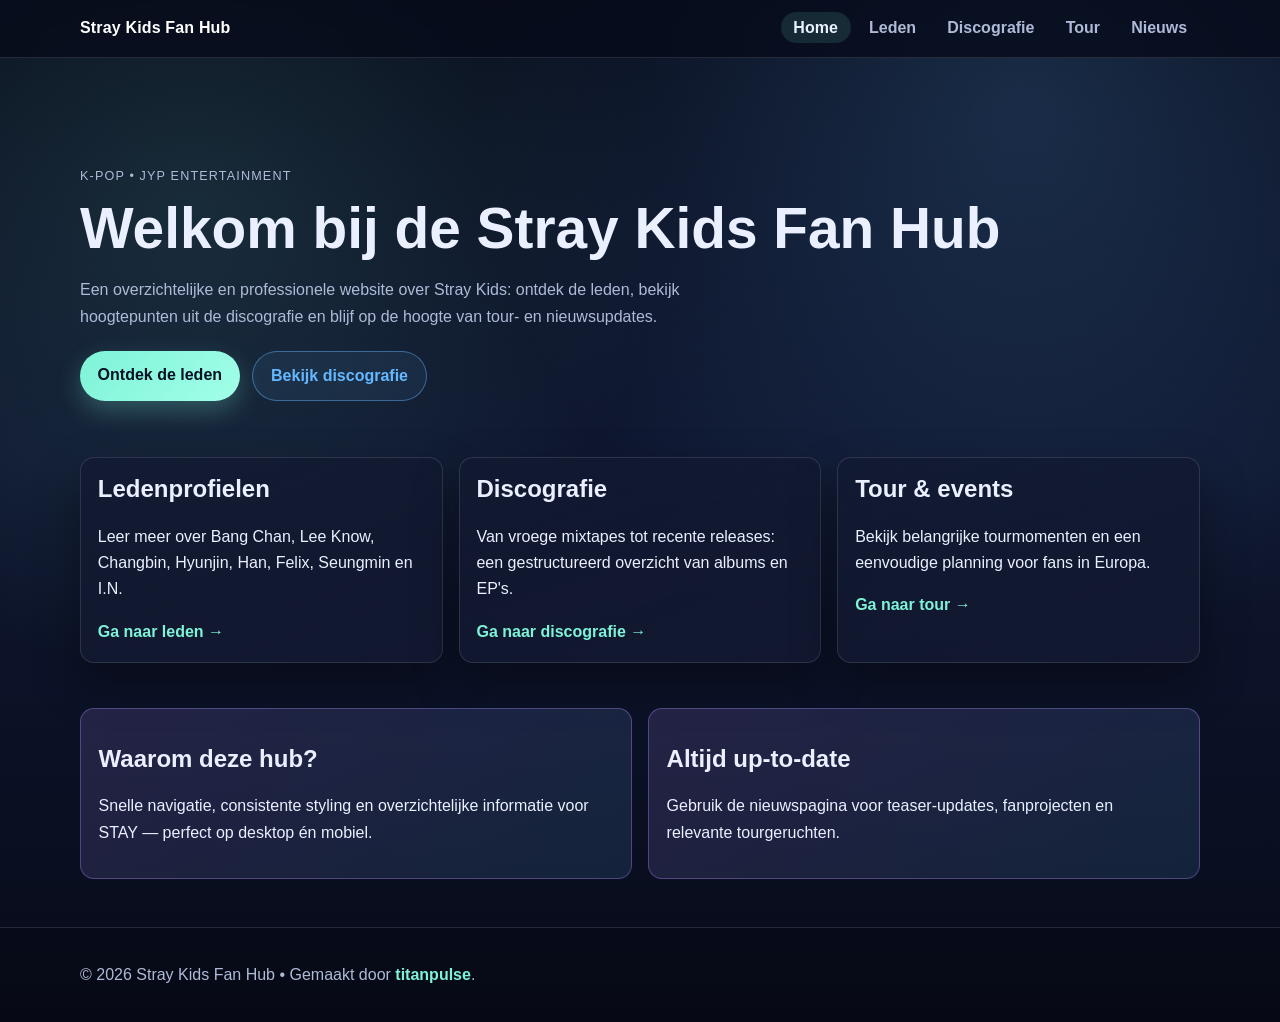
==== index.html @ cddddae0 "Update index.html" ====
<!doctype html>
<html lang="nl">
<head>
  <meta charset="UTF-8" />
  <meta name="viewport" content="width=device-width, initial-scale=1.0" />
  <title>Stray Kids Fan Hub | Home</title>
  <meta name="description" content="Professionele fanwebsite met informatie over Stray Kids, discografie, tour en nieuws." />
  <link rel="stylesheet" href="styles.css" />
  <link rel="icon" type="image/png" href="favicon.png">
</head>
  
<body>
  <header class="site-header">
    <div class="container nav-wrap">
      <a class="brand" href="">Stray Kids Fan Hub</a>
      <nav>
        <ul class="nav-links">
          <li><a href="index.html" aria-current="page">Home</a></li>
          <li><a href="leden/">Leden</a></li>
          <li><a href="discografie/">Discografie</a></li>
          <li><a href="tour/">Tour</a></li>
          <li><a href="nieuws/">Nieuws</a></li>
        </ul>
      </nav>
    </div>
  </header>

  <main>
    <section class="hero">
      <div class="container">
        <p class="eyebrow">K-Pop • JYP Entertainment</p>
        <h1>Welkom bij de Stray Kids Fan Hub</h1>
        <p>
          Een overzichtelijke en professionele website over Stray Kids: ontdek de leden,
          bekijk hoogtepunten uit de discografie en blijf op de hoogte van tour- en
          nieuwsupdates.
        </p>
        <div class="actions">
          <a class="button" href="leden/index.html">Ontdek de leden</a>
          <a class="button button-secondary" href="discografie/index.html">Bekijk discografie</a>
        </div>
      </div>
    </section>

    <section class="container grid-cards">
      <article class="card">
        <h2>Ledenprofielen</h2>
        <p>Leer meer over Bang Chan, Lee Know, Changbin, Hyunjin, Han, Felix, Seungmin en I.N.</p>
        <a href="leden/index.html">Ga naar leden →</a>
      </article>
      <article class="card">
        <h2>Discografie</h2>
        <p>Van vroege mixtapes tot recente releases: een gestructureerd overzicht van albums en EP's.</p>
        <a href="discografie/index.html">Ga naar discografie →</a>
      </article>
      <article class="card">
        <h2>Tour & events</h2>
        <p>Bekijk belangrijke tourmomenten en een eenvoudige planning voor fans in Europa.</p>
        <a href="tour/index.html">Ga naar tour →</a>
      </article>
    </section>

    <section class="container highlight-strip">
      <article>
        <h2>Waarom deze hub?</h2>
        <p>
          Snelle navigatie, consistente styling en overzichtelijke informatie voor STAY —
          perfect op desktop én mobiel.
        </p>
      </article>
      <article>
        <h2>Altijd up-to-date</h2>
        <p>
          Gebruik de nieuwspagina voor teaser-updates, fanprojecten en relevante tourgeruchten.
        </p>
      </article>
    </section>
  </main>

  <footer class="site-footer">
    <div class="container">
      <p>© 2026 Stray Kids Fan Hub • Gemaakt door <a href="https://www.titanpulse.nl/" target="_blank" rel="noopener noreferrer">titanpulse</a>.</p>
    </div>
  </footer>
</body>
</html>
---- styles.css ----
:root {
  --bg: #070b1a;
  --bg-soft: #0f1730;
  --card: rgba(18, 25, 49, 0.72);
  --card-strong: rgba(18, 25, 49, 0.92);
  --text: #eaf0ff;
  --muted: #afbad7;
  --accent: #65b8ff;
  --accent-2: #7ef3d7;
  --accent-3: #b28dff;
  --line: rgba(255, 255, 255, 0.12);
  --shadow: 0 20px 45px rgba(0, 0, 0, 0.35);
}

* {
  box-sizing: border-box;
}

html,
body {
  min-height: 100%;
}

body {
  margin: 0;
  font-family: "Inter", "Segoe UI", Roboto, Arial, sans-serif;
  color: var(--text);
  line-height: 1.65;
  background:
    radial-gradient(circle at 15% 20%, rgba(126, 243, 215, 0.12), transparent 35%),
    radial-gradient(circle at 80% 10%, rgba(101, 184, 255, 0.18), transparent 40%),
    linear-gradient(180deg, var(--bg) 0%, var(--bg-soft) 45%, #070b1a 100%);
}

.container {
  width: min(1120px, 92vw);
  margin: 0 auto;
}

.site-header {
  position: sticky;
  top: 0;
  z-index: 50;
  background: rgba(7, 11, 26, 0.78);
  backdrop-filter: blur(10px);
  border-bottom: 1px solid var(--line);
}

.nav-wrap {
  display: flex;
  justify-content: space-between;
  align-items: center;
  gap: 1rem;
  padding: 0.95rem 0;
}

.brand {
  color: #fff;
  text-decoration: none;
  font-weight: 800;
  letter-spacing: 0.01em;
}

.nav-links {
  list-style: none;
  display: flex;
  gap: 0.35rem;
  margin: 0;
  padding: 0;
}

.nav-links a {
  color: var(--muted);
  text-decoration: none;
  font-weight: 600;
  border-radius: 999px;
  padding: 0.45rem 0.8rem;
  transition: color 0.2s ease, background-color 0.2s ease;
}

.nav-links a[aria-current="page"],
.nav-links a:hover {
  color: var(--text);
  background: rgba(126, 243, 215, 0.12);
}

.hero {
  padding: 6rem 0 3.5rem;
}

.eyebrow {
  color: var(--accent-2);
  text-transform: uppercase;
  letter-spacing: 0.09em;
  font-size: 0.79rem;
  margin-bottom: 0.55rem;
}

h1 {
  font-size: clamp(2.1rem, 4.6vw, 3.55rem);
  margin: 0.1rem 0 1rem;
  line-height: 1.15;
}

h2 {
  line-height: 1.2;
}

.lead,
.hero p {
  color: var(--muted);
  max-width: 72ch;
}

.actions {
  display: flex;
  gap: 0.8rem;
  margin-top: 1.3rem;
  flex-wrap: wrap;
}

.button {
  display: inline-block;
  text-decoration: none;
  color: #041024;
  background: linear-gradient(135deg, var(--accent-2), #a2ffe8);
  border-radius: 999px;
  padding: 0.68rem 1.1rem;
  font-weight: 800;
  box-shadow: 0 10px 25px rgba(126, 243, 215, 0.25);
  transition: transform 0.2s ease, box-shadow 0.2s ease;
}

.button:hover {
  transform: translateY(-2px);
}

.button-secondary {
  background: rgba(101, 184, 255, 0.08);
  border: 1px solid rgba(101, 184, 255, 0.45);
  color: var(--accent);
  box-shadow: none;
}

.section {
  padding: 2.6rem 0 4rem;
}

.grid-cards,
.members-grid,
.timeline {
  display: grid;
  grid-template-columns: repeat(auto-fit, minmax(230px, 1fr));
  gap: 1rem;
  padding-bottom: 2.8rem;
}

.card {
  background: linear-gradient(160deg, var(--card), var(--card-strong));
  border: 1px solid var(--line);
  border-radius: 14px;
  padding: 1.05rem;
  box-shadow: var(--shadow);
  transition: transform 0.2s ease, border-color 0.2s ease;
}

.card:hover {
  transform: translateY(-3px);
  border-color: rgba(126, 243, 215, 0.35);
}

.card h2 {
  margin-top: 0;
}

.card a {
  color: var(--accent-2);
  text-decoration: none;
  font-weight: 600;
}

.highlight-strip {
  display: grid;
  grid-template-columns: repeat(auto-fit, minmax(280px, 1fr));
  gap: 1rem;
  margin-bottom: 3rem;
}

.highlight-strip article {
  border: 1px solid rgba(178, 141, 255, 0.35);
  background: linear-gradient(135deg, rgba(178, 141, 255, 0.15), rgba(101, 184, 255, 0.12));
  border-radius: 14px;
  padding: 1rem 1.1rem;
}

.discography-table {
  width: 100%;
  border-collapse: collapse;
  margin-top: 1rem;
  background: rgba(18, 25, 49, 0.78);
  border-radius: 14px;
  overflow: hidden;
  box-shadow: var(--shadow);
}

.discography-table th,
.discography-table td {
  border-bottom: 1px solid var(--line);
  padding: 0.78rem;
  text-align: left;
}

.discography-table th {
  background: rgba(126, 243, 215, 0.1);
}

.discography-table tbody tr:nth-child(even) {
  background: rgba(255, 255, 255, 0.02);
}

.site-footer {
  border-top: 1px solid var(--line);
  color: var(--muted);
  padding: 1.1rem 0;
  background: rgba(0, 0, 0, 0.18);
}

.site-footer a {
  color: var(--accent-2);
  text-decoration: none;
  font-weight: 700;
}

.site-footer a:hover {
  text-decoration: underline;
}

@media (max-width: 760px) {
  .nav-wrap {
    flex-direction: column;
    align-items: flex-start;
  }

  .nav-links {
    flex-wrap: wrap;
  }

  .hero {
    padding-top: 4.8rem;
  }
}
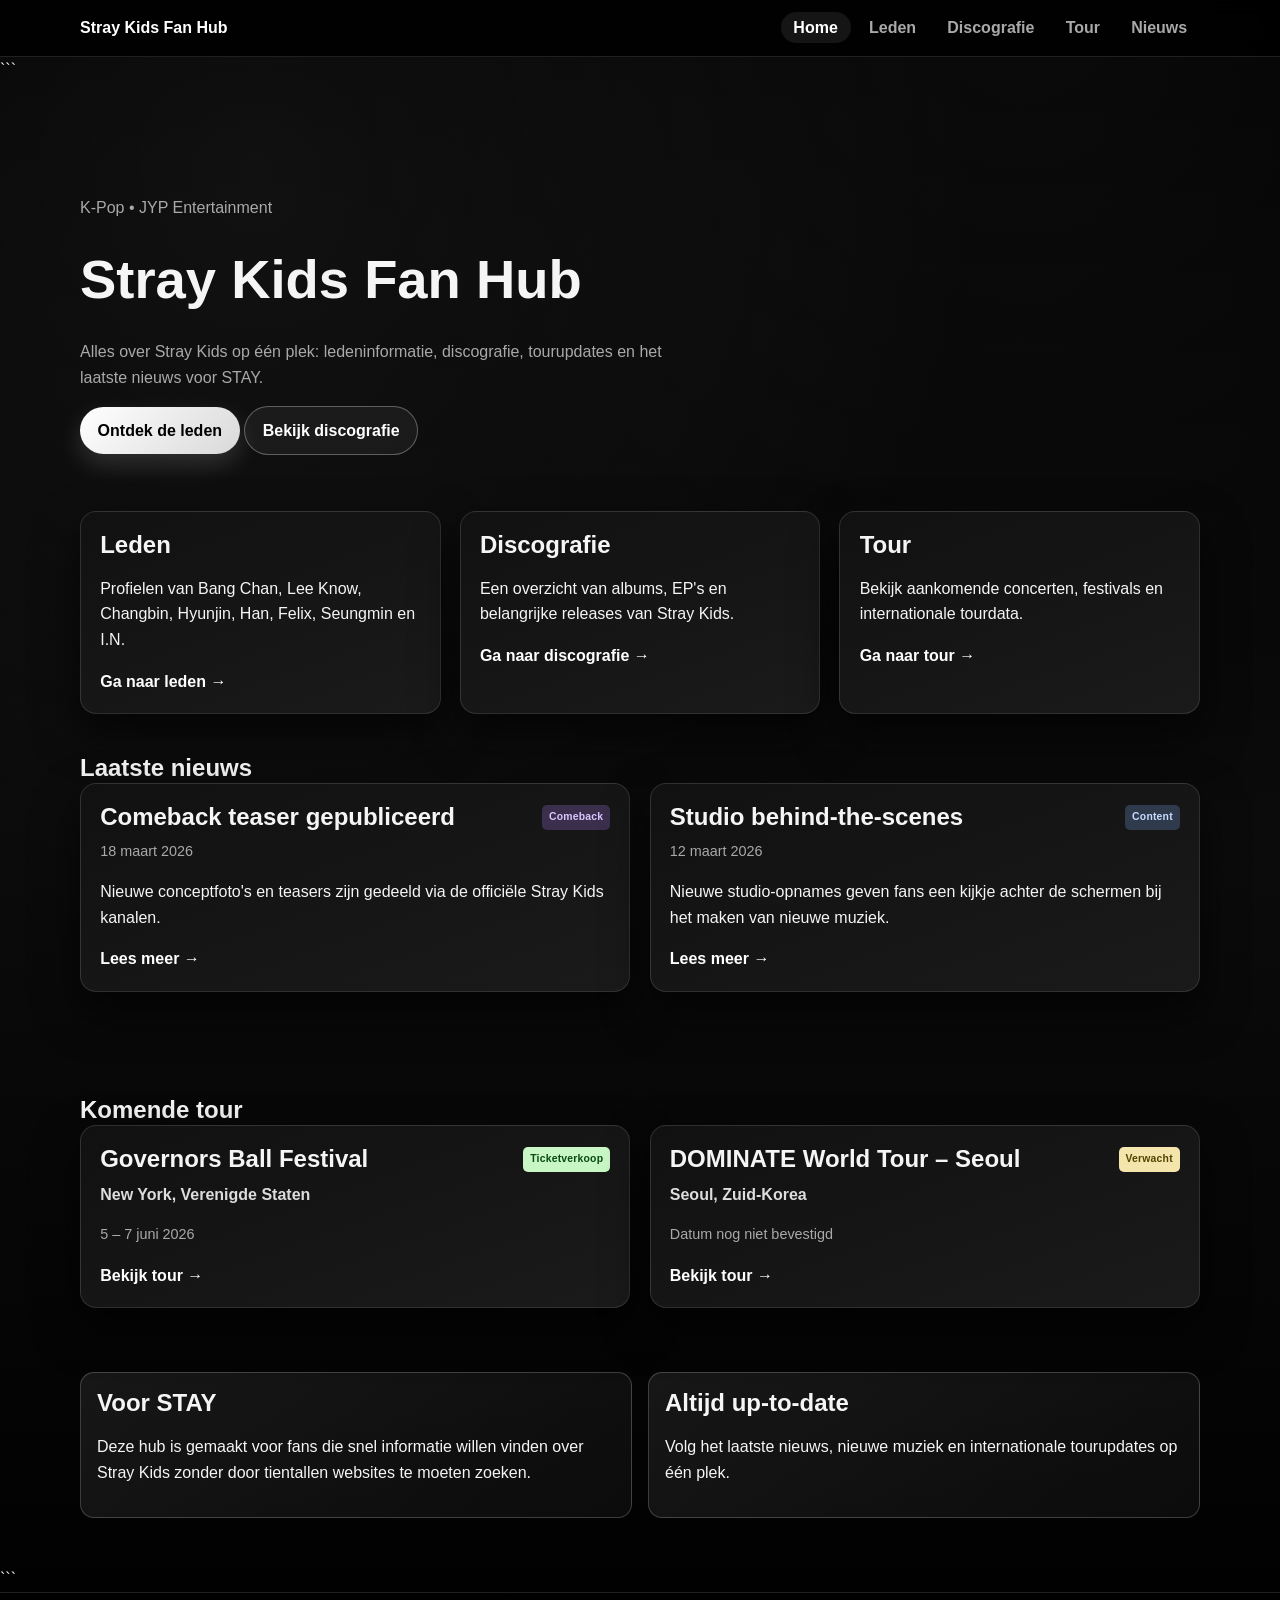
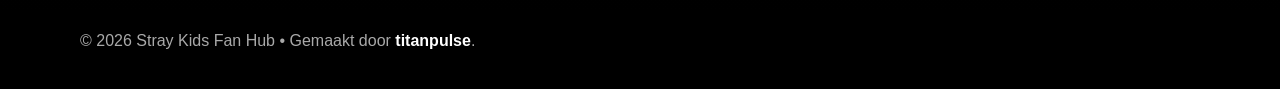
==== commit 8d3d7755: "Update index.html" ====
--- a/index.html
+++ b/index.html
@@ -1,4 +1,5 @@
 <!doctype html>
+
 <html lang="nl">
 <head>
   <meta charset="UTF-8" />
@@ -8,14 +9,14 @@
   <link rel="stylesheet" href="styles.css" />
   <link rel="icon" type="image/png" href="favicon.png">
 </head>
-  
+
 <body>
   <header class="site-header">
     <div class="container nav-wrap">
-      <a class="brand" href="">Stray Kids Fan Hub</a>
+      <a class="brand" href="/">Stray Kids Fan Hub</a>
       <nav>
         <ul class="nav-links">
-          <li><a href="index.html" aria-current="page">Home</a></li>
+          <li><a href="/" aria-current="page">Home</a></li>
           <li><a href="leden/">Leden</a></li>
           <li><a href="discografie/">Discografie</a></li>
           <li><a href="tour/">Tour</a></li>
@@ -26,60 +27,190 @@
   </header>
 
   <main>
-    <section class="hero">
-      <div class="container">
-        <p class="eyebrow">K-Pop • JYP Entertainment</p>
-        <h1>Welkom bij de Stray Kids Fan Hub</h1>
-        <p>
-          Een overzichtelijke en professionele website over Stray Kids: ontdek de leden,
-          bekijk hoogtepunten uit de discografie en blijf op de hoogte van tour- en
-          nieuwsupdates.
-        </p>
-        <div class="actions">
-          <a class="button" href="leden/index.html">Ontdek de leden</a>
-          <a class="button button-secondary" href="discografie/index.html">Bekijk discografie</a>
-        </div>
-      </div>
-    </section>
-
-    <section class="container grid-cards">
-      <article class="card">
-        <h2>Ledenprofielen</h2>
-        <p>Leer meer over Bang Chan, Lee Know, Changbin, Hyunjin, Han, Felix, Seungmin en I.N.</p>
-        <a href="leden/index.html">Ga naar leden →</a>
-      </article>
-      <article class="card">
-        <h2>Discografie</h2>
-        <p>Van vroege mixtapes tot recente releases: een gestructureerd overzicht van albums en EP's.</p>
-        <a href="discografie/index.html">Ga naar discografie →</a>
-      </article>
-      <article class="card">
-        <h2>Tour & events</h2>
-        <p>Bekijk belangrijke tourmomenten en een eenvoudige planning voor fans in Europa.</p>
-        <a href="tour/index.html">Ga naar tour →</a>
-      </article>
-    </section>
-
-    <section class="container highlight-strip">
-      <article>
-        <h2>Waarom deze hub?</h2>
-        <p>
-          Snelle navigatie, consistente styling en overzichtelijke informatie voor STAY —
-          perfect op desktop én mobiel.
-        </p>
-      </article>
-      <article>
-        <h2>Altijd up-to-date</h2>
-        <p>
-          Gebruik de nieuwspagina voor teaser-updates, fanprojecten en relevante tourgeruchten.
-        </p>
-      </article>
-    </section>
+
+```
+<!-- HERO -->
+
+<section class="hero">
+  <div class="container">
+    <p class="eyebrow">K-Pop • JYP Entertainment</p>
+    <h1>Stray Kids Fan Hub</h1>
+    <p>
+      Alles over Stray Kids op één plek: ledeninformatie, discografie,
+      tourupdates en het laatste nieuws voor STAY.
+    </p>
+
+    <div class="actions">
+      <a class="button" href="leden/">Ontdek de leden</a>
+      <a class="button button-secondary" href="discografie/">Bekijk discografie</a>
+    </div>
+  </div>
+</section>
+
+
+<!-- QUICK LINKS -->
+
+<section class="container grid-cards">
+
+  <article class="card">
+    <h2>Leden</h2>
+    <p>
+      Profielen van Bang Chan, Lee Know, Changbin, Hyunjin, Han, Felix,
+      Seungmin en I.N.
+    </p>
+    <a href="leden/">Ga naar leden →</a>
+  </article>
+
+  <article class="card">
+    <h2>Discografie</h2>
+    <p>
+      Een overzicht van albums, EP's en belangrijke releases van
+      Stray Kids.
+    </p>
+    <a href="discografie/">Ga naar discografie →</a>
+  </article>
+
+  <article class="card">
+    <h2>Tour</h2>
+    <p>
+      Bekijk aankomende concerten, festivals en internationale
+      tourdata.
+    </p>
+    <a href="tour/">Ga naar tour →</a>
+  </article>
+
+</section>
+
+
+<!-- LATEST NEWS -->
+
+<section class="container section">
+
+  <h2>Laatste nieuws</h2>
+
+  <div class="timeline">
+
+    <article class="card">
+      <div class="event-header">
+        <h2>Comeback teaser gepubliceerd</h2>
+        <span class="tag comeback">Comeback</span>
+      </div>
+
+      <p class="event-date">18 maart 2026</p>
+
+      <p>
+        Nieuwe conceptfoto's en teasers zijn gedeeld via de officiële
+        Stray Kids kanalen.
+      </p>
+
+      <a href="nieuws/">Lees meer →</a>
+    </article>
+
+
+    <article class="card">
+      <div class="event-header">
+        <h2>Studio behind-the-scenes</h2>
+        <span class="tag content">Content</span>
+      </div>
+
+      <p class="event-date">12 maart 2026</p>
+
+      <p>
+        Nieuwe studio-opnames geven fans een kijkje achter de schermen
+        bij het maken van nieuwe muziek.
+      </p>
+
+      <a href="nieuws/">Lees meer →</a>
+    </article>
+
+  </div>
+
+</section>
+
+
+<!-- TOUR PREVIEW -->
+
+<section class="container section">
+
+  <h2>Komende tour</h2>
+
+  <div class="timeline">
+
+    <article class="card">
+
+      <div class="event-header">
+        <h2>Governors Ball Festival</h2>
+        <span class="tag tickets">Ticketverkoop</span>
+      </div>
+
+      <p class="event-location">
+        New York, Verenigde Staten
+      </p>
+
+      <p class="event-date">
+        5 – 7 juni 2026
+      </p>
+
+      <a href="tour/">Bekijk tour →</a>
+
+    </article>
+
+
+    <article class="card">
+
+      <div class="event-header">
+        <h2>DOMINATE World Tour – Seoul</h2>
+        <span class="tag verwacht">Verwacht</span>
+      </div>
+
+      <p class="event-location">
+        Seoul, Zuid-Korea
+      </p>
+
+      <p class="event-date">
+        Datum nog niet bevestigd
+      </p>
+
+      <a href="tour/">Bekijk tour →</a>
+
+    </article>
+
+  </div>
+
+</section>
+
+
+<!-- ABOUT -->
+
+<section class="container highlight-strip">
+
+  <article>
+    <h2>Voor STAY</h2>
+    <p>
+      Deze hub is gemaakt voor fans die snel informatie willen vinden
+      over Stray Kids zonder door tientallen websites te moeten zoeken.
+    </p>
+  </article>
+
+  <article>
+    <h2>Altijd up-to-date</h2>
+    <p>
+      Volg het laatste nieuws, nieuwe muziek en internationale
+      tourupdates op één plek.
+    </p>
+  </article>
+
+</section>
+```
+
   </main>
 
   <footer class="site-footer">
     <div class="container">
-      <p>© 2026 Stray Kids Fan Hub • Gemaakt door <a href="https://www.titanpulse.nl/" target="_blank" rel="noopener noreferrer">titanpulse</a>.</p>
+      <p>
+        © 2026 Stray Kids Fan Hub • Gemaakt door 
+        <a href="https://www.titanpulse.nl/" target="_blank" rel="noopener noreferrer">titanpulse</a>.
+      </p>
     </div>
   </footer>
 </body>
--- a/styles.css
+++ b/styles.css
@@ -1,251 +1,516 @@
 :root {
-  --bg: #070b1a;
-  --bg-soft: #0f1730;
-  --card: rgba(18, 25, 49, 0.72);
-  --card-strong: rgba(18, 25, 49, 0.92);
-  --text: #eaf0ff;
-  --muted: #afbad7;
-  --accent: #65b8ff;
-  --accent-2: #7ef3d7;
-  --accent-3: #b28dff;
-  --line: rgba(255, 255, 255, 0.12);
-  --shadow: 0 20px 45px rgba(0, 0, 0, 0.35);
-}
-
-* {
-  box-sizing: border-box;
-}
-
-html,
-body {
-  min-height: 100%;
-}
-
-body {
-  margin: 0;
-  font-family: "Inter", "Segoe UI", Roboto, Arial, sans-serif;
-  color: var(--text);
-  line-height: 1.65;
-  background:
-    radial-gradient(circle at 15% 20%, rgba(126, 243, 215, 0.12), transparent 35%),
-    radial-gradient(circle at 80% 10%, rgba(101, 184, 255, 0.18), transparent 40%),
-    linear-gradient(180deg, var(--bg) 0%, var(--bg-soft) 45%, #070b1a 100%);
-}
-
-.container {
-  width: min(1120px, 92vw);
-  margin: 0 auto;
-}
-
-.site-header {
-  position: sticky;
-  top: 0;
-  z-index: 50;
-  background: rgba(7, 11, 26, 0.78);
-  backdrop-filter: blur(10px);
-  border-bottom: 1px solid var(--line);
-}
-
-.nav-wrap {
-  display: flex;
-  justify-content: space-between;
-  align-items: center;
-  gap: 1rem;
-  padding: 0.95rem 0;
-}
-
-.brand {
-  color: #fff;
-  text-decoration: none;
-  font-weight: 800;
-  letter-spacing: 0.01em;
-}
-
-.nav-links {
-  list-style: none;
-  display: flex;
-  gap: 0.35rem;
-  margin: 0;
-  padding: 0;
-}
-
-.nav-links a {
-  color: var(--muted);
-  text-decoration: none;
-  font-weight: 600;
-  border-radius: 999px;
-  padding: 0.45rem 0.8rem;
-  transition: color 0.2s ease, background-color 0.2s ease;
-}
-
-.nav-links a[aria-current="page"],
-.nav-links a:hover {
-  color: var(--text);
-  background: rgba(126, 243, 215, 0.12);
-}
-
-.hero {
-  padding: 6rem 0 3.5rem;
-}
-
-.eyebrow {
-  color: var(--accent-2);
-  text-transform: uppercase;
-  letter-spacing: 0.09em;
-  font-size: 0.79rem;
-  margin-bottom: 0.55rem;
-}
-
-h1 {
-  font-size: clamp(2.1rem, 4.6vw, 3.55rem);
-  margin: 0.1rem 0 1rem;
-  line-height: 1.15;
-}
-
-h2 {
-  line-height: 1.2;
-}
-
-.lead,
-.hero p {
-  color: var(--muted);
-  max-width: 72ch;
-}
-
-.actions {
-  display: flex;
-  gap: 0.8rem;
-  margin-top: 1.3rem;
-  flex-wrap: wrap;
-}
-
-.button {
-  display: inline-block;
-  text-decoration: none;
-  color: #041024;
-  background: linear-gradient(135deg, var(--accent-2), #a2ffe8);
-  border-radius: 999px;
-  padding: 0.68rem 1.1rem;
-  font-weight: 800;
-  box-shadow: 0 10px 25px rgba(126, 243, 215, 0.25);
-  transition: transform 0.2s ease, box-shadow 0.2s ease;
-}
-
-.button:hover {
-  transform: translateY(-2px);
-}
-
-.button-secondary {
-  background: rgba(101, 184, 255, 0.08);
-  border: 1px solid rgba(101, 184, 255, 0.45);
-  color: var(--accent);
-  box-shadow: none;
-}
-
-.section {
-  padding: 2.6rem 0 4rem;
-}
+
+--bg:#000;
+--bg-soft:#0b0b0b;
+
+--card:#111;
+--card-strong:#1a1a1a;
+
+--text:#f5f5f5;
+--muted:#a9a9a9;
+
+--accent:#ffffff;
+
+--line:rgba(255,255,255,.12);
+
+--shadow:0 20px 45px rgba(0,0,0,.65);
+
+}
+
+/* BASE */
+
+*{
+box-sizing:border-box;
+}
+
+html,body{
+min-height:100%;
+}
+
+body{
+
+margin:0;
+font-family:"Inter","Segoe UI",Roboto,Arial,sans-serif;
+color:var(--text);
+line-height:1.6;
+
+background:
+radial-gradient(circle at 20% 10%,rgba(255,255,255,.06),transparent 40%),
+radial-gradient(circle at 80% 0%,rgba(255,255,255,.04),transparent 35%),
+linear-gradient(180deg,#000 0%,#0b0b0b 50%,#000 100%);
+
+}
+
+.container{
+width:min(1120px,92vw);
+margin:0 auto;
+}
+
+/* HEADER */
+
+.site-header{
+
+position:sticky;
+top:0;
+z-index:50;
+
+background:rgba(0,0,0,.85);
+backdrop-filter:blur(10px);
+
+border-bottom:1px solid var(--line);
+
+}
+
+.nav-wrap{
+
+display:flex;
+justify-content:space-between;
+align-items:center;
+padding:.95rem 0;
+
+}
+
+.brand{
+
+color:#fff;
+text-decoration:none;
+font-weight:800;
+
+}
+
+.nav-links{
+
+list-style:none;
+display:flex;
+gap:.35rem;
+margin:0;
+padding:0;
+
+}
+
+.nav-links a{
+
+color:var(--muted);
+text-decoration:none;
+font-weight:600;
+
+padding:.45rem .8rem;
+border-radius:999px;
+
+transition:.2s;
+
+}
+
+.nav-links a:hover,
+.nav-links a[aria-current="page"]{
+
+color:#fff;
+background:rgba(255,255,255,.08);
+
+}
+
+/* HERO */
+
+.hero{
+padding:6rem 0 3.5rem;
+}
+
+.hero p{
+color:var(--muted);
+max-width:70ch;
+}
+
+h1{
+font-size:clamp(2.1rem,4.6vw,3.4rem);
+margin:.2rem 0 1rem;
+}
+
+h2{
+margin:0;
+line-height:1.2;
+}
+
+.lead{
+color:var(--muted);
+max-width:70ch;
+}
+
+/* BUTTONS */
+
+.button{
+
+display:inline-block;
+text-decoration:none;
+
+background:linear-gradient(135deg,#fff,#d9d9d9);
+color:#000;
+
+padding:.65rem 1.1rem;
+border-radius:999px;
+
+font-weight:700;
+
+box-shadow:0 10px 25px rgba(255,255,255,.15);
+
+transition:.2s;
+
+}
+
+.button:hover{
+
+transform:translateY(-2px);
+box-shadow:0 12px 30px rgba(255,255,255,.25);
+
+}
+
+.button-secondary{
+background:rgba(255,255,255,.05);
+border:1px solid rgba(255,255,255,.3);
+color:#fff;
+box-shadow:none;
+}
+
+/* SECTIONS */
+
+.section{
+padding:2.5rem 0 4rem;
+}
+
+/* GRID LAYOUTS */
 
 .grid-cards,
 .members-grid,
-.timeline {
-  display: grid;
-  grid-template-columns: repeat(auto-fit, minmax(230px, 1fr));
-  gap: 1rem;
-  padding-bottom: 2.8rem;
-}
-
-.card {
-  background: linear-gradient(160deg, var(--card), var(--card-strong));
-  border: 1px solid var(--line);
-  border-radius: 14px;
-  padding: 1.05rem;
-  box-shadow: var(--shadow);
-  transition: transform 0.2s ease, border-color 0.2s ease;
-}
-
-.card:hover {
-  transform: translateY(-3px);
-  border-color: rgba(126, 243, 215, 0.35);
-}
-
-.card h2 {
-  margin-top: 0;
-}
-
-.card a {
-  color: var(--accent-2);
-  text-decoration: none;
-  font-weight: 600;
-}
-
-.highlight-strip {
-  display: grid;
-  grid-template-columns: repeat(auto-fit, minmax(280px, 1fr));
-  gap: 1rem;
-  margin-bottom: 3rem;
-}
-
-.highlight-strip article {
-  border: 1px solid rgba(178, 141, 255, 0.35);
-  background: linear-gradient(135deg, rgba(178, 141, 255, 0.15), rgba(101, 184, 255, 0.12));
-  border-radius: 14px;
-  padding: 1rem 1.1rem;
-}
-
-.discography-table {
-  width: 100%;
-  border-collapse: collapse;
-  margin-top: 1rem;
-  background: rgba(18, 25, 49, 0.78);
-  border-radius: 14px;
-  overflow: hidden;
-  box-shadow: var(--shadow);
+.timeline{
+
+display:grid;
+grid-template-columns:repeat(auto-fit,minmax(260px,1fr));
+gap:1.2rem;
+
+}
+
+/* CARDS */
+
+.card{
+
+background:linear-gradient(160deg,var(--card),var(--card-strong));
+border:1px solid var(--line);
+
+border-radius:16px;
+padding:1.2rem;
+
+box-shadow:var(--shadow);
+
+transition:.25s;
+
+}
+
+.card:hover{
+
+transform:translateY(-4px);
+border-color:rgba(255,255,255,.35);
+
+}
+
+.card h2{
+margin-top:0;
+}
+
+.card a{
+color:#fff;
+font-weight:600;
+text-decoration:none;
+}
+
+.card a:hover{
+text-decoration:underline;
+}
+
+/* EVENT LAYOUT (TOUR PAGE) */
+
+.event-header{
+
+display:flex;
+justify-content:space-between;
+align-items:center;
+margin-bottom:.5rem;
+
+}
+
+.event-location{
+
+font-weight:600;
+color:#ddd;
+margin-top:.4rem;
+
+}
+
+.event-date{
+
+color:var(--muted);
+font-size:.9rem;
+margin:.3rem 0 1rem;
+
+}
+
+.ticket-link{
+
+display:inline-block;
+
+background:#fff;
+color:#000;
+
+padding:.45rem .9rem;
+border-radius:6px;
+
+font-size:.85rem;
+font-weight:700;
+
+text-decoration:none;
+
+transition:.2s;
+
+}
+
+.ticket-link:hover{
+background:#d9d9d9;
+}
+
+/* NEWS SOURCE LINK */
+
+.news-source{
+
+display:inline-block;
+margin-top:10px;
+
+padding:6px 12px;
+
+background:#fff;
+color:#000;
+
+font-size:.85rem;
+font-weight:700;
+
+border-radius:6px;
+
+text-decoration:none;
+
+transition:.2s;
+
+}
+
+.news-source:hover{
+background:#d9d9d9;
+}
+
+/* TAGS */
+
+.tag{
+
+font-size:.65rem;
+font-weight:700;
+
+padding:4px 7px;
+border-radius:5px;
+
+letter-spacing:.02em;
+
+}
+
+/* TOUR STATUS */
+
+.tag.verwacht{
+background:#f3e5ab;
+color:#544400;
+}
+
+.tag.tickets{
+background:#c8f7c5;
+color:#084b12;
+}
+
+.tag.canceled{
+background:#f5bcbc;
+color:#5a0000;
+}
+
+/* NEWS TAGS */
+
+.tag.comeback{
+background:#3a2f4d;
+color:#d8c6ff;
+}
+
+.tag.content{
+background:#2f3a4d;
+color:#c6dcff;
+}
+
+.tag.fanproject{
+background:#3a4d2f;
+color:#d8ffc6;
+}
+
+/* HOMEPAGE HIGHLIGHTS */
+
+.highlight-strip{
+
+display:grid;
+grid-template-columns:repeat(auto-fit,minmax(280px,1fr));
+gap:1rem;
+margin-bottom:3rem;
+
+}
+
+.highlight-strip article{
+
+border:1px solid rgba(255,255,255,.2);
+
+background:linear-gradient(
+135deg,
+rgba(255,255,255,.08),
+rgba(255,255,255,.04)
+);
+
+border-radius:14px;
+padding:1rem;
+
+}
+
+/* DISCOGRAPHY TABLE */
+
+.discography-table{
+
+width:100%;
+border-collapse:collapse;
+
+margin-top:1rem;
+
+background:#141414;
+
+border-radius:14px;
+overflow:hidden;
+
+box-shadow:var(--shadow);
+
 }
 
 .discography-table th,
-.discography-table td {
-  border-bottom: 1px solid var(--line);
-  padding: 0.78rem;
-  text-align: left;
-}
-
-.discography-table th {
-  background: rgba(126, 243, 215, 0.1);
-}
-
-.discography-table tbody tr:nth-child(even) {
-  background: rgba(255, 255, 255, 0.02);
-}
-
-.site-footer {
-  border-top: 1px solid var(--line);
-  color: var(--muted);
-  padding: 1.1rem 0;
-  background: rgba(0, 0, 0, 0.18);
-}
-
-.site-footer a {
-  color: var(--accent-2);
-  text-decoration: none;
-  font-weight: 700;
-}
-
-.site-footer a:hover {
-  text-decoration: underline;
-}
-
-@media (max-width: 760px) {
-  .nav-wrap {
-    flex-direction: column;
-    align-items: flex-start;
-  }
-
-  .nav-links {
-    flex-wrap: wrap;
-  }
-
-  .hero {
-    padding-top: 4.8rem;
-  }
-}
+.discography-table td{
+
+border-bottom:1px solid var(--line);
+padding:.75rem;
+
+}
+
+.discography-table th{
+background:rgba(255,255,255,.08);
+}
+
+.discography-table tbody tr:nth-child(even){
+background:rgba(255,255,255,.03);
+}
+
+/* ALBUM GRID */
+
+.album-grid{
+
+display:grid;
+grid-template-columns:repeat(auto-fit,minmax(180px,1fr));
+
+gap:1.5rem;
+margin-top:2rem;
+
+}
+
+.album-card{
+
+text-align:center;
+
+background:linear-gradient(160deg,#111,#1b1b1b);
+
+border-radius:14px;
+overflow:hidden;
+
+border:1px solid rgba(255,255,255,.08);
+
+transition:.2s;
+
+}
+
+.album-card:hover{
+transform:translateY(-5px);
+}
+
+.album-card img{
+width:100%;
+display:block;
+}
+
+.album-card h2{
+
+margin:.6rem 0 .2rem;
+font-size:1rem;
+
+}
+
+.album-card p{
+
+color:#aaa;
+margin-bottom:1rem;
+font-size:.85rem;
+
+}
+
+.album-card a{
+text-decoration:none;
+color:white;
+display:block;
+}
+
+/* FOOTER */
+
+.site-footer{
+
+border-top:1px solid var(--line);
+
+padding:1.2rem 0;
+
+color:var(--muted);
+background:rgba(0,0,0,.7);
+
+}
+
+.site-footer a{
+
+color:#fff;
+font-weight:700;
+text-decoration:none;
+
+}
+
+.site-footer a:hover{
+text-decoration:underline;
+}
+
+/* MOBILE */
+
+@media (max-width:760px){
+
+.nav-wrap{
+flex-direction:column;
+align-items:flex-start;
+}
+
+.nav-links{
+flex-wrap:wrap;
+}
+
+.hero{
+padding-top:4.8rem;
+}
+
+.timeline{
+grid-template-columns:1fr;
+}
+
+}
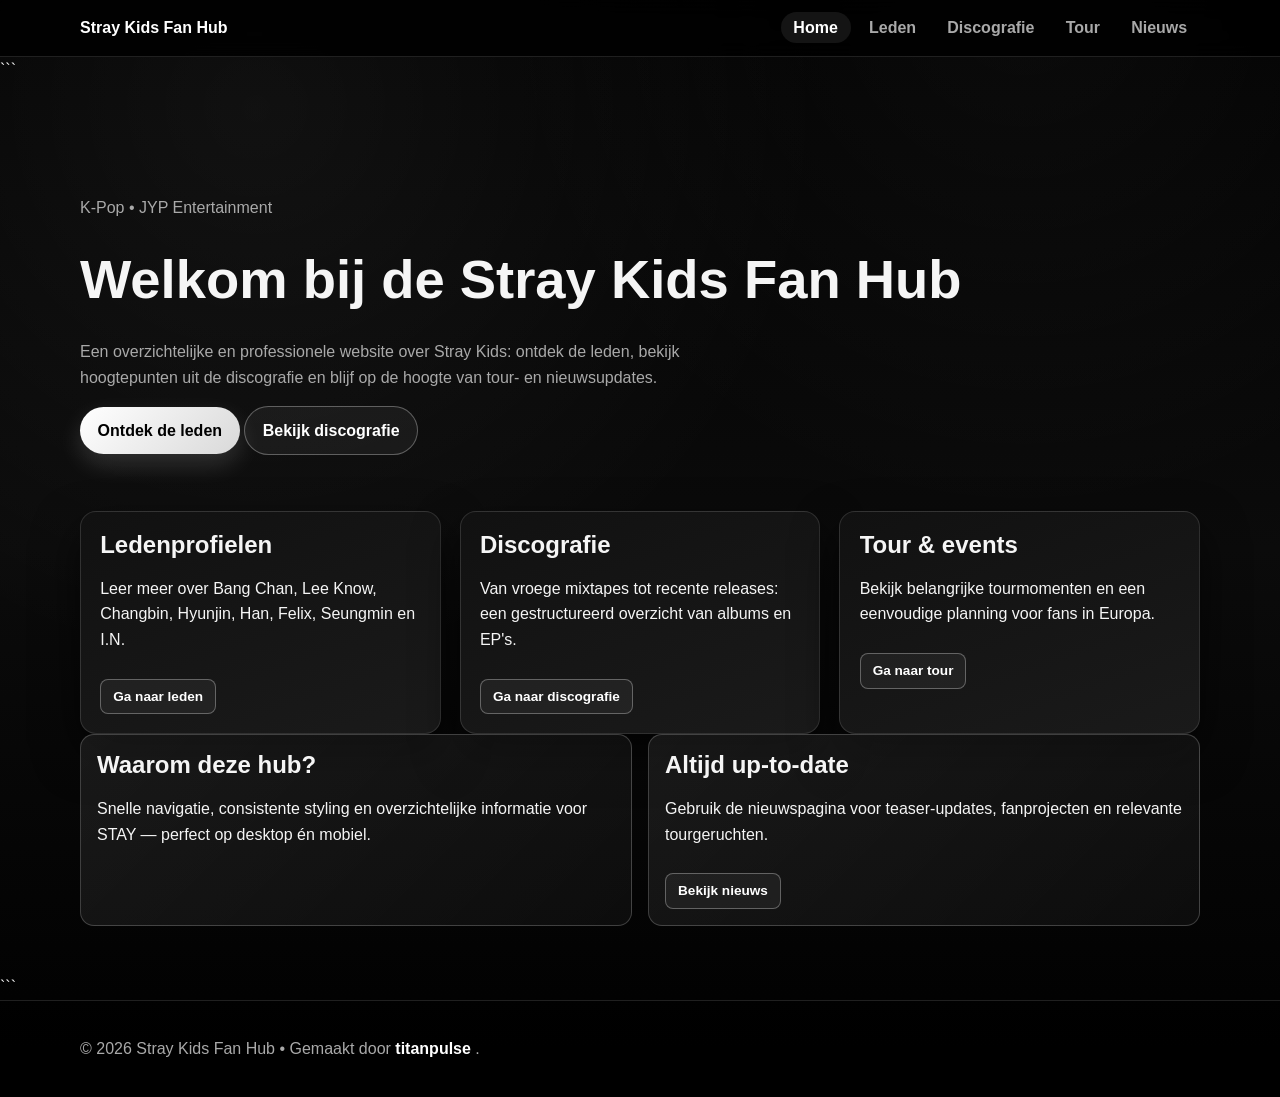
==== commit fe0741d2: "Update index.html" ====
--- a/index.html
+++ b/index.html
@@ -34,10 +34,11 @@
 <section class="hero">
   <div class="container">
     <p class="eyebrow">K-Pop • JYP Entertainment</p>
-    <h1>Stray Kids Fan Hub</h1>
+    <h1>Welkom bij de Stray Kids Fan Hub</h1>
     <p>
-      Alles over Stray Kids op één plek: ledeninformatie, discografie,
-      tourupdates en het laatste nieuws voor STAY.
+      Een overzichtelijke en professionele website over Stray Kids: ontdek de leden,
+      bekijk hoogtepunten uit de discografie en blijf op de hoogte van tour- en
+      nieuwsupdates.
     </p>
 
     <div class="actions">
@@ -53,151 +54,65 @@
 <section class="container grid-cards">
 
   <article class="card">
-    <h2>Leden</h2>
+    <h2>Ledenprofielen</h2>
     <p>
-      Profielen van Bang Chan, Lee Know, Changbin, Hyunjin, Han, Felix,
-      Seungmin en I.N.
+      Leer meer over Bang Chan, Lee Know, Changbin, Hyunjin, Han,
+      Felix, Seungmin en I.N.
     </p>
-    <a href="leden/">Ga naar leden →</a>
+    <a class="button button-secondary small" href="leden/">
+      Ga naar leden
+    </a>
   </article>
+
 
   <article class="card">
     <h2>Discografie</h2>
     <p>
-      Een overzicht van albums, EP's en belangrijke releases van
-      Stray Kids.
+      Van vroege mixtapes tot recente releases: een gestructureerd
+      overzicht van albums en EP's.
     </p>
-    <a href="discografie/">Ga naar discografie →</a>
+    <a class="button button-secondary small" href="discografie/">
+      Ga naar discografie
+    </a>
   </article>
 
+
   <article class="card">
-    <h2>Tour</h2>
+    <h2>Tour & events</h2>
     <p>
-      Bekijk aankomende concerten, festivals en internationale
-      tourdata.
+      Bekijk belangrijke tourmomenten en een eenvoudige planning
+      voor fans in Europa.
     </p>
-    <a href="tour/">Ga naar tour →</a>
+    <a class="button button-secondary small" href="tour/">
+      Ga naar tour
+    </a>
   </article>
 
 </section>
 
 
-<!-- LATEST NEWS -->
-
-<section class="container section">
-
-  <h2>Laatste nieuws</h2>
-
-  <div class="timeline">
-
-    <article class="card">
-      <div class="event-header">
-        <h2>Comeback teaser gepubliceerd</h2>
-        <span class="tag comeback">Comeback</span>
-      </div>
-
-      <p class="event-date">18 maart 2026</p>
-
-      <p>
-        Nieuwe conceptfoto's en teasers zijn gedeeld via de officiële
-        Stray Kids kanalen.
-      </p>
-
-      <a href="nieuws/">Lees meer →</a>
-    </article>
-
-
-    <article class="card">
-      <div class="event-header">
-        <h2>Studio behind-the-scenes</h2>
-        <span class="tag content">Content</span>
-      </div>
-
-      <p class="event-date">12 maart 2026</p>
-
-      <p>
-        Nieuwe studio-opnames geven fans een kijkje achter de schermen
-        bij het maken van nieuwe muziek.
-      </p>
-
-      <a href="nieuws/">Lees meer →</a>
-    </article>
-
-  </div>
-
-</section>
-
-
-<!-- TOUR PREVIEW -->
-
-<section class="container section">
-
-  <h2>Komende tour</h2>
-
-  <div class="timeline">
-
-    <article class="card">
-
-      <div class="event-header">
-        <h2>Governors Ball Festival</h2>
-        <span class="tag tickets">Ticketverkoop</span>
-      </div>
-
-      <p class="event-location">
-        New York, Verenigde Staten
-      </p>
-
-      <p class="event-date">
-        5 – 7 juni 2026
-      </p>
-
-      <a href="tour/">Bekijk tour →</a>
-
-    </article>
-
-
-    <article class="card">
-
-      <div class="event-header">
-        <h2>DOMINATE World Tour – Seoul</h2>
-        <span class="tag verwacht">Verwacht</span>
-      </div>
-
-      <p class="event-location">
-        Seoul, Zuid-Korea
-      </p>
-
-      <p class="event-date">
-        Datum nog niet bevestigd
-      </p>
-
-      <a href="tour/">Bekijk tour →</a>
-
-    </article>
-
-  </div>
-
-</section>
-
-
-<!-- ABOUT -->
+<!-- HIGHLIGHT INFO -->
 
 <section class="container highlight-strip">
 
   <article>
-    <h2>Voor STAY</h2>
+    <h2>Waarom deze hub?</h2>
     <p>
-      Deze hub is gemaakt voor fans die snel informatie willen vinden
-      over Stray Kids zonder door tientallen websites te moeten zoeken.
+      Snelle navigatie, consistente styling en overzichtelijke
+      informatie voor STAY — perfect op desktop én mobiel.
     </p>
   </article>
 
   <article>
     <h2>Altijd up-to-date</h2>
     <p>
-      Volg het laatste nieuws, nieuwe muziek en internationale
-      tourupdates op één plek.
+      Gebruik de nieuwspagina voor teaser-updates, fanprojecten
+      en relevante tourgeruchten.
     </p>
+
+    <a class="button button-secondary small" href="nieuws/">
+      Bekijk nieuws
+    </a>
   </article>
 
 </section>
@@ -209,9 +124,12 @@
     <div class="container">
       <p>
         © 2026 Stray Kids Fan Hub • Gemaakt door 
-        <a href="https://www.titanpulse.nl/" target="_blank" rel="noopener noreferrer">titanpulse</a>.
+        <a href="https://www.titanpulse.nl/" target="_blank" rel="noopener noreferrer">
+          titanpulse
+        </a>.
       </p>
     </div>
   </footer>
+
 </body>
 </html>
--- a/styles.css
+++ b/styles.css
@@ -156,6 +156,14 @@
 
 }
 
+.button.small{
+padding:6px 12px;
+font-size:.85rem;
+border-radius:8px;
+margin-top:10px;
+display:inline-block;
+}
+
 .button:hover{
 
 transform:translateY(-2px);
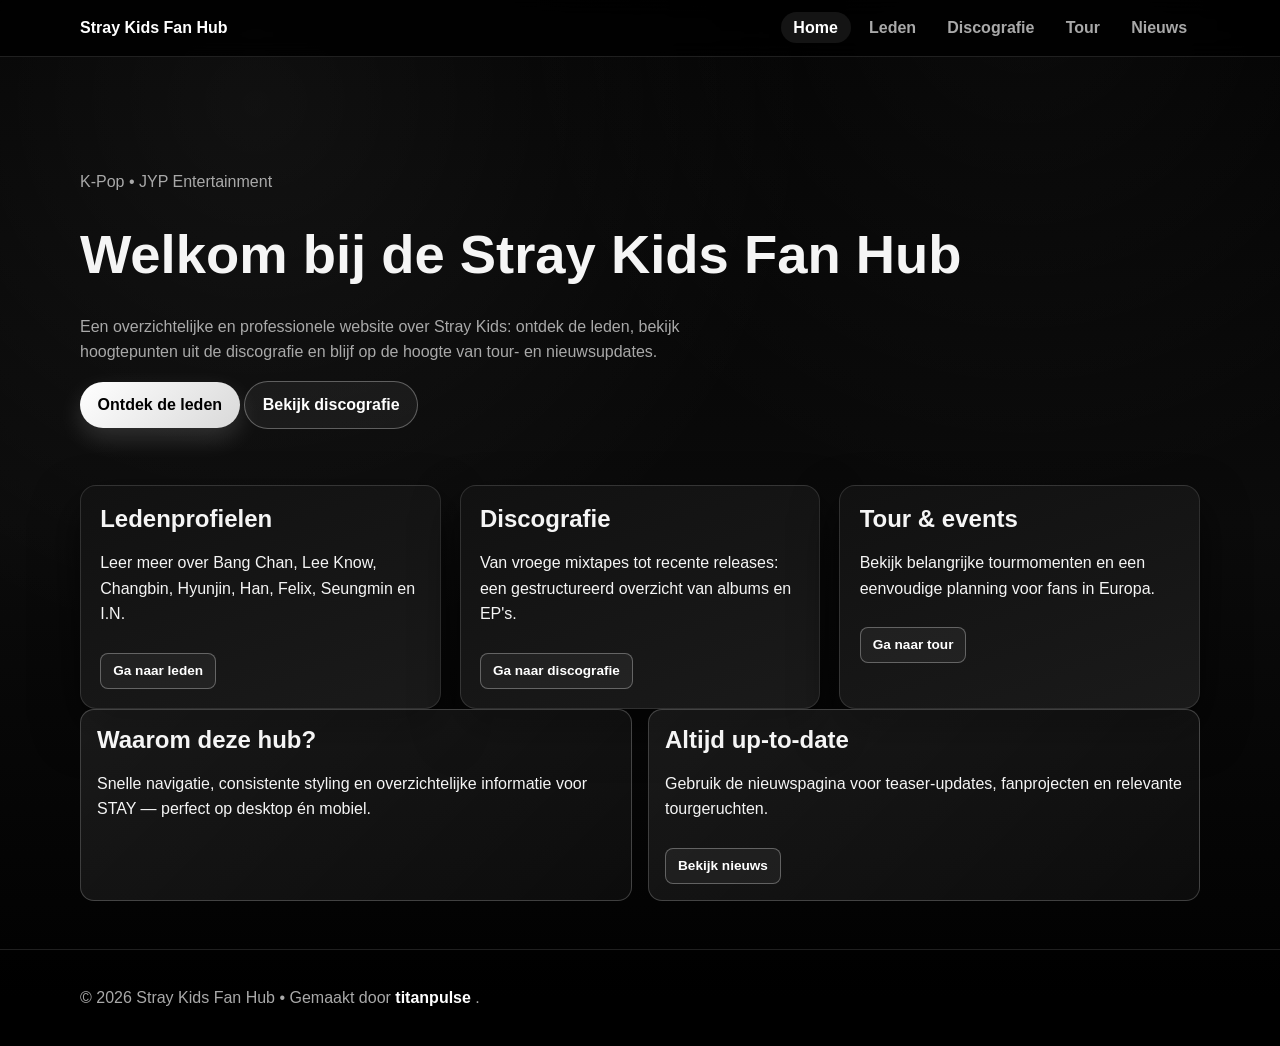
==== commit 7629e20f: "Update index.html" ====
--- a/index.html
+++ b/index.html
@@ -28,7 +28,7 @@
 
   <main>
 
-```
+
 <!-- HERO -->
 
 <section class="hero">
@@ -116,7 +116,7 @@
   </article>
 
 </section>
-```
+
 
   </main>
 
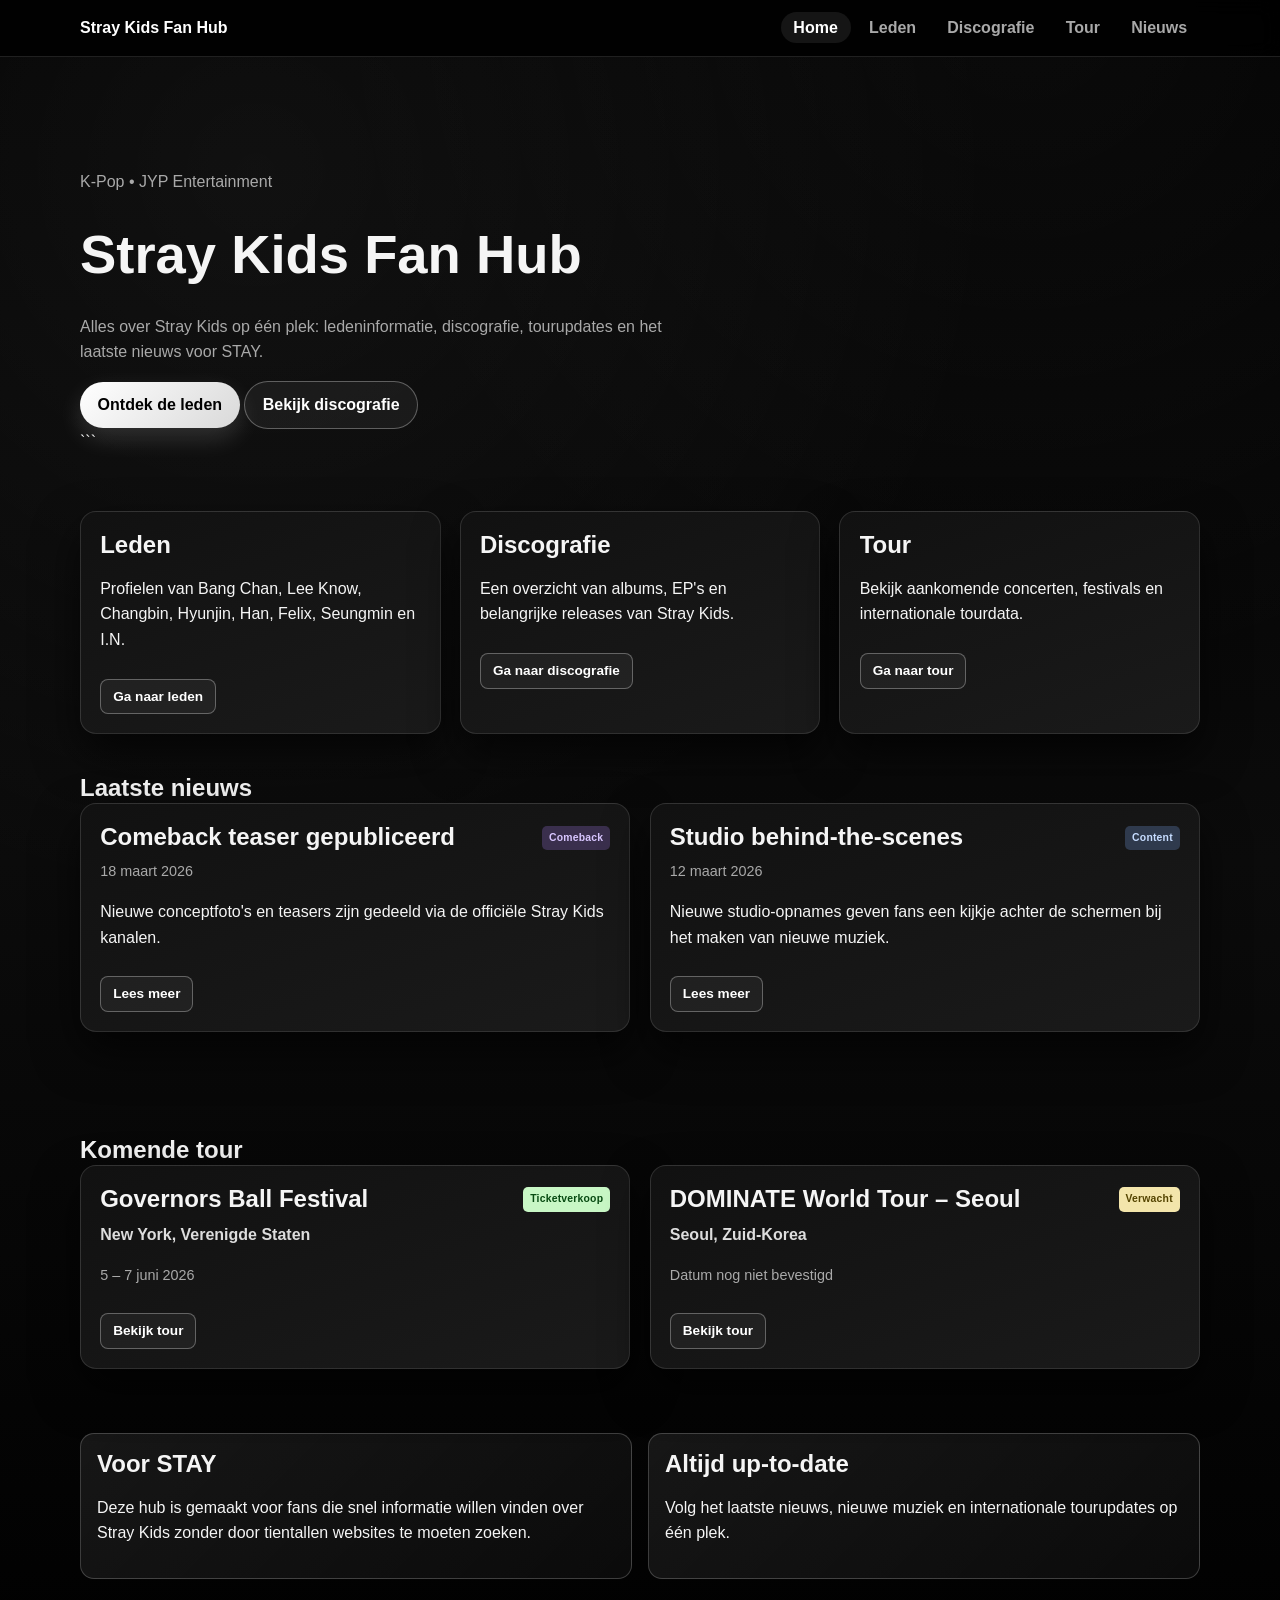
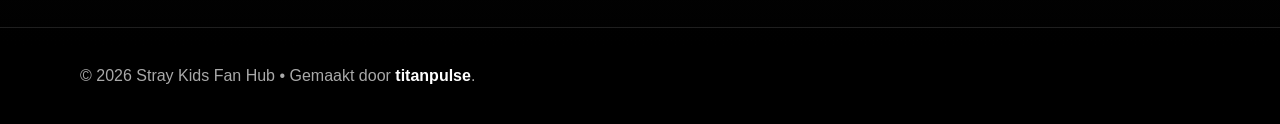
==== commit 2d9df4bb: "Update index.html" ====
--- a/index.html
+++ b/index.html
@@ -28,95 +28,181 @@
 
   <main>
 
-
 <!-- HERO -->
 
 <section class="hero">
   <div class="container">
     <p class="eyebrow">K-Pop • JYP Entertainment</p>
-    <h1>Welkom bij de Stray Kids Fan Hub</h1>
-    <p>
-      Een overzichtelijke en professionele website over Stray Kids: ontdek de leden,
-      bekijk hoogtepunten uit de discografie en blijf op de hoogte van tour- en
-      nieuwsupdates.
-    </p>
-
-    <div class="actions">
-      <a class="button" href="leden/">Ontdek de leden</a>
-      <a class="button button-secondary" href="discografie/">Bekijk discografie</a>
-    </div>
-  </div>
-</section>
-
+    <h1>Stray Kids Fan Hub</h1>
+    <p>
+      Alles over Stray Kids op één plek: ledeninformatie, discografie,
+      tourupdates en het laatste nieuws voor STAY.
+    </p>
+
+
+<div class="actions">
+  <a class="button" href="leden/">Ontdek de leden</a>
+  <a class="button button-secondary" href="discografie/">Bekijk discografie</a>
+</div>
+```
+
+  </div>
+</section>
 
 <!-- QUICK LINKS -->
 
 <section class="container grid-cards">
 
   <article class="card">
-    <h2>Ledenprofielen</h2>
-    <p>
-      Leer meer over Bang Chan, Lee Know, Changbin, Hyunjin, Han,
-      Felix, Seungmin en I.N.
-    </p>
-    <a class="button button-secondary small" href="leden/">
-      Ga naar leden
-    </a>
-  </article>
-
+    <h2>Leden</h2>
+    <p>
+      Profielen van Bang Chan, Lee Know, Changbin, Hyunjin, Han, Felix,
+      Seungmin en I.N.
+    </p>
+    <a class="button button-secondary small" href="leden/">Ga naar leden</a>
+  </article>
 
   <article class="card">
     <h2>Discografie</h2>
     <p>
-      Van vroege mixtapes tot recente releases: een gestructureerd
-      overzicht van albums en EP's.
-    </p>
-    <a class="button button-secondary small" href="discografie/">
-      Ga naar discografie
-    </a>
-  </article>
-
+      Een overzicht van albums, EP's en belangrijke releases van
+      Stray Kids.
+    </p>
+    <a class="button button-secondary small" href="discografie/">Ga naar discografie</a>
+  </article>
 
   <article class="card">
-    <h2>Tour & events</h2>
-    <p>
-      Bekijk belangrijke tourmomenten en een eenvoudige planning
-      voor fans in Europa.
-    </p>
-    <a class="button button-secondary small" href="tour/">
-      Ga naar tour
-    </a>
-  </article>
-
-</section>
-
-
-<!-- HIGHLIGHT INFO -->
+    <h2>Tour</h2>
+    <p>
+      Bekijk aankomende concerten, festivals en internationale
+      tourdata.
+    </p>
+    <a class="button button-secondary small" href="tour/">Ga naar tour</a>
+  </article>
+
+</section>
+
+<!-- LATEST NEWS -->
+
+<section class="container section">
+
+  <h2>Laatste nieuws</h2>
+
+  <div class="timeline">
+
+
+<article class="card">
+  <div class="event-header">
+    <h2>Comeback teaser gepubliceerd</h2>
+    <span class="tag comeback">Comeback</span>
+  </div>
+
+  <p class="event-date">18 maart 2026</p>
+
+  <p>
+    Nieuwe conceptfoto's en teasers zijn gedeeld via de officiële
+    Stray Kids kanalen.
+  </p>
+
+  <a class="button button-secondary small" href="nieuws/">Lees meer</a>
+</article>
+
+
+<article class="card">
+  <div class="event-header">
+    <h2>Studio behind-the-scenes</h2>
+    <span class="tag content">Content</span>
+  </div>
+
+  <p class="event-date">12 maart 2026</p>
+
+  <p>
+    Nieuwe studio-opnames geven fans een kijkje achter de schermen
+    bij het maken van nieuwe muziek.
+  </p>
+
+  <a class="button button-secondary small" href="nieuws/">Lees meer</a>
+</article>
+
+
+  </div>
+
+</section>
+
+<!-- TOUR PREVIEW -->
+
+<section class="container section">
+
+  <h2>Komende tour</h2>
+
+  <div class="timeline">
+
+
+<article class="card">
+
+  <div class="event-header">
+    <h2>Governors Ball Festival</h2>
+    <span class="tag tickets">Ticketverkoop</span>
+  </div>
+
+  <p class="event-location">
+    New York, Verenigde Staten
+  </p>
+
+  <p class="event-date">
+    5 – 7 juni 2026
+  </p>
+
+  <a class="button button-secondary small" href="tour/">Bekijk tour</a>
+
+</article>
+
+
+<article class="card">
+
+  <div class="event-header">
+    <h2>DOMINATE World Tour – Seoul</h2>
+    <span class="tag verwacht">Verwacht</span>
+  </div>
+
+  <p class="event-location">
+    Seoul, Zuid-Korea
+  </p>
+
+  <p class="event-date">
+    Datum nog niet bevestigd
+  </p>
+
+  <a class="button button-secondary small" href="tour/">Bekijk tour</a>
+
+</article>
+
+
+  </div>
+
+</section>
+
+<!-- ABOUT -->
 
 <section class="container highlight-strip">
 
   <article>
-    <h2>Waarom deze hub?</h2>
-    <p>
-      Snelle navigatie, consistente styling en overzichtelijke
-      informatie voor STAY — perfect op desktop én mobiel.
+    <h2>Voor STAY</h2>
+    <p>
+      Deze hub is gemaakt voor fans die snel informatie willen vinden
+      over Stray Kids zonder door tientallen websites te moeten zoeken.
     </p>
   </article>
 
   <article>
     <h2>Altijd up-to-date</h2>
     <p>
-      Gebruik de nieuwspagina voor teaser-updates, fanprojecten
-      en relevante tourgeruchten.
-    </p>
-
-    <a class="button button-secondary small" href="nieuws/">
-      Bekijk nieuws
-    </a>
-  </article>
-
-</section>
-
+      Volg het laatste nieuws, nieuwe muziek en internationale
+      tourupdates op één plek.
+    </p>
+  </article>
+
+</section>
 
   </main>
 
@@ -124,12 +210,9 @@
     <div class="container">
       <p>
         © 2026 Stray Kids Fan Hub • Gemaakt door 
-        <a href="https://www.titanpulse.nl/" target="_blank" rel="noopener noreferrer">
-          titanpulse
-        </a>.
+        <a href="https://www.titanpulse.nl/" target="_blank" rel="noopener noreferrer">titanpulse</a>.
       </p>
     </div>
   </footer>
-
 </body>
 </html>
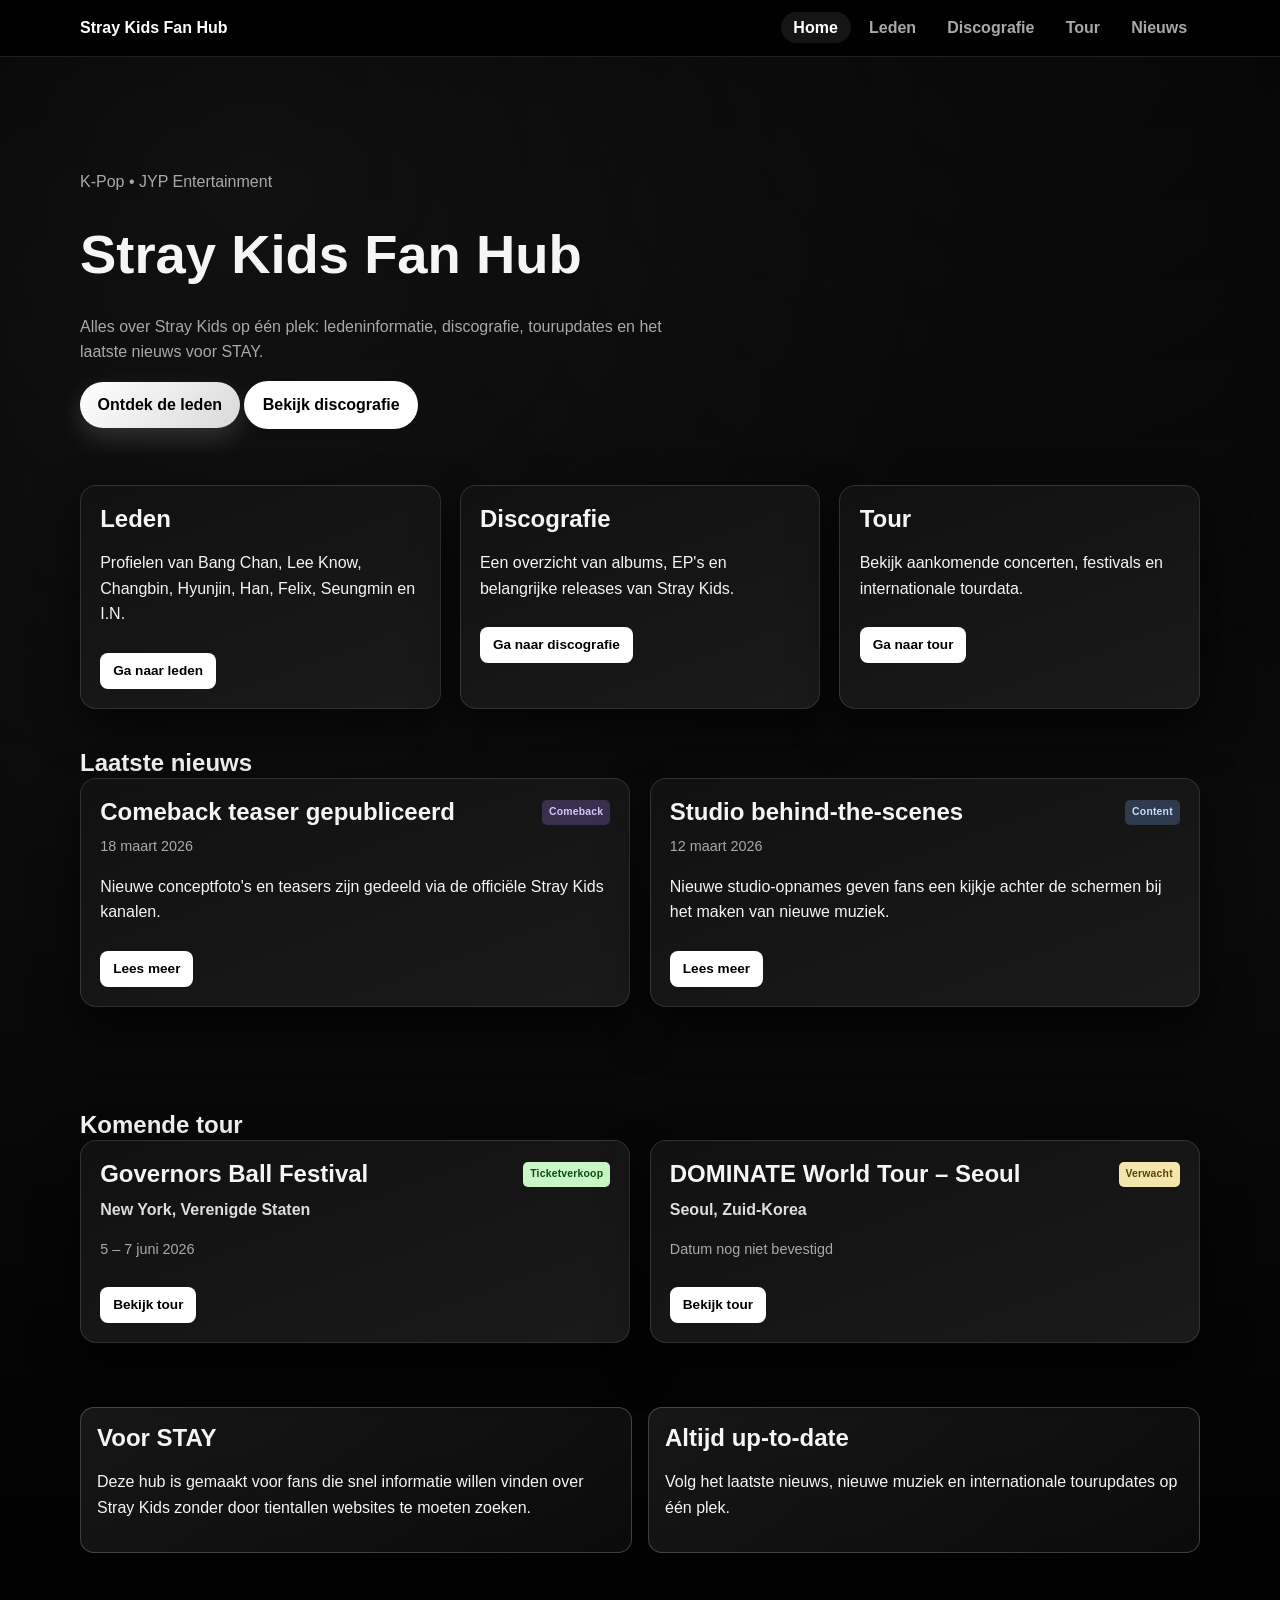
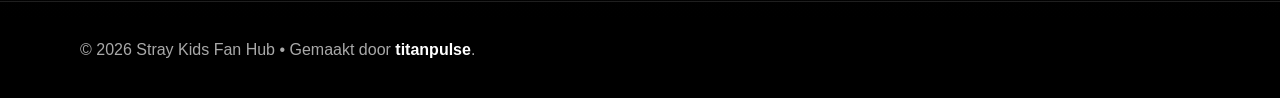
==== commit dff7eefe: "Update index.html" ====
--- a/index.html
+++ b/index.html
@@ -44,7 +44,7 @@
   <a class="button" href="leden/">Ontdek de leden</a>
   <a class="button button-secondary" href="discografie/">Bekijk discografie</a>
 </div>
-```
+
 
   </div>
 </section>
--- a/styles.css
+++ b/styles.css
@@ -156,26 +156,30 @@
 
 }
 
+.button:hover{
+
+transform:translateY(-2px);
+box-shadow:0 12px 30px rgba(255,255,255,.25);
+
+}
+
 .button.small{
 padding:6px 12px;
 font-size:.85rem;
 border-radius:8px;
 margin-top:10px;
-display:inline-block;
-}
-
-.button:hover{
-
-transform:translateY(-2px);
-box-shadow:0 12px 30px rgba(255,255,255,.25);
-
 }
 
 .button-secondary{
-background:rgba(255,255,255,.05);
+background:#ffffff;
 border:1px solid rgba(255,255,255,.3);
-color:#fff;
+color:#000;
 box-shadow:none;
+}
+
+.button-secondary:hover{
+background:#d9d9d9;
+color:#000;
 }
 
 /* SECTIONS */
@@ -184,7 +188,7 @@
 padding:2.5rem 0 4rem;
 }
 
-/* GRID LAYOUTS */
+/* GRID */
 
 .grid-cards,
 .members-grid,
@@ -223,17 +227,19 @@
 margin-top:0;
 }
 
-.card a{
+/* LINKS IN CARDS (maar NIET knoppen) */
+
+.card a:not(.button){
 color:#fff;
 font-weight:600;
 text-decoration:none;
 }
 
-.card a:hover{
+.card a:not(.button):hover{
 text-decoration:underline;
 }
 
-/* EVENT LAYOUT (TOUR PAGE) */
+/* EVENT LAYOUT */
 
 .event-header{
 
@@ -260,56 +266,6 @@
 
 }
 
-.ticket-link{
-
-display:inline-block;
-
-background:#fff;
-color:#000;
-
-padding:.45rem .9rem;
-border-radius:6px;
-
-font-size:.85rem;
-font-weight:700;
-
-text-decoration:none;
-
-transition:.2s;
-
-}
-
-.ticket-link:hover{
-background:#d9d9d9;
-}
-
-/* NEWS SOURCE LINK */
-
-.news-source{
-
-display:inline-block;
-margin-top:10px;
-
-padding:6px 12px;
-
-background:#fff;
-color:#000;
-
-font-size:.85rem;
-font-weight:700;
-
-border-radius:6px;
-
-text-decoration:none;
-
-transition:.2s;
-
-}
-
-.news-source:hover{
-background:#d9d9d9;
-}
-
 /* TAGS */
 
 .tag{
@@ -324,7 +280,7 @@
 
 }
 
-/* TOUR STATUS */
+/* TOUR TAGS */
 
 .tag.verwacht{
 background:#f3e5ab;
@@ -356,6 +312,33 @@
 .tag.fanproject{
 background:#3a4d2f;
 color:#d8ffc6;
+}
+
+/* NEWS SOURCE BUTTON */
+
+.news-source{
+
+display:inline-block;
+margin-top:10px;
+
+padding:6px 12px;
+
+background:#fff;
+color:#000;
+
+font-size:.85rem;
+font-weight:700;
+
+border-radius:6px;
+
+text-decoration:none;
+
+transition:.2s;
+
+}
+
+.news-source:hover{
+background:#d9d9d9;
 }
 
 /* HOMEPAGE HIGHLIGHTS */
@@ -424,7 +407,6 @@
 
 display:grid;
 grid-template-columns:repeat(auto-fit,minmax(180px,1fr));
-
 gap:1.5rem;
 margin-top:2rem;
 
